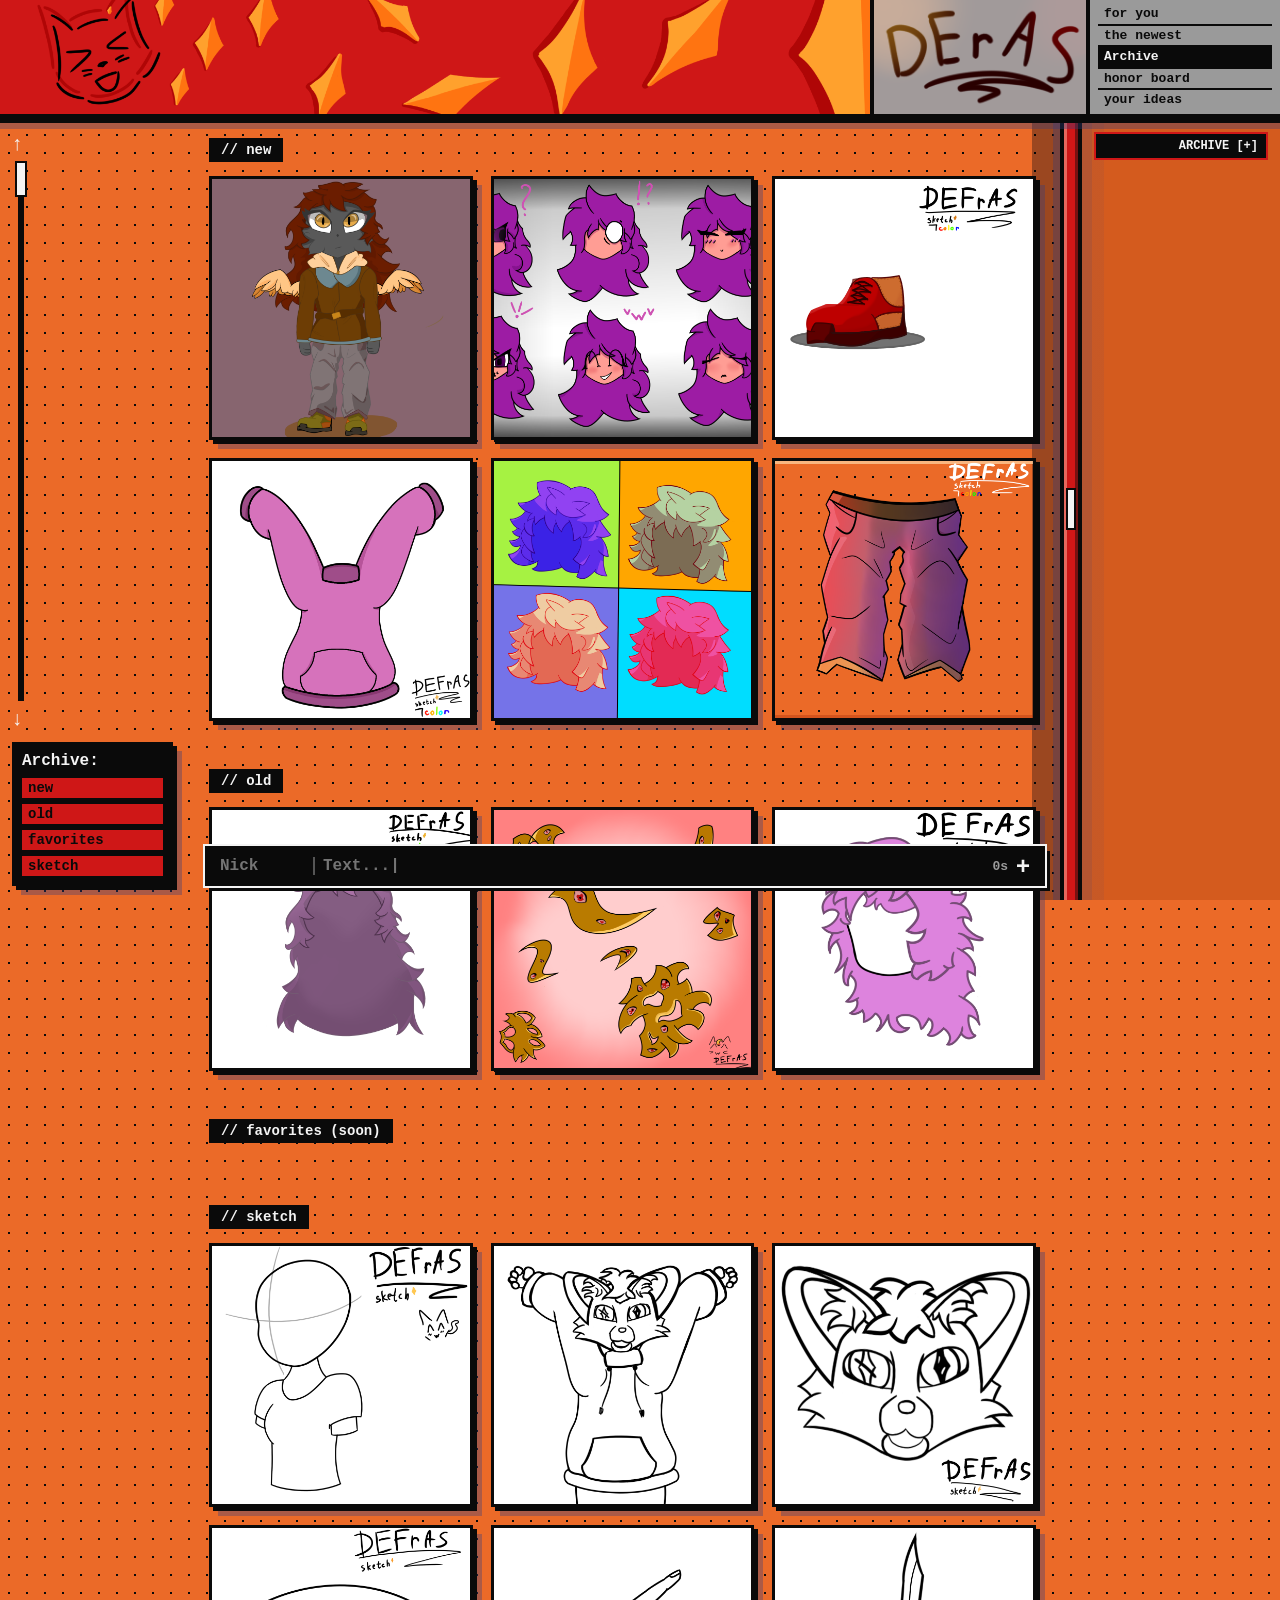
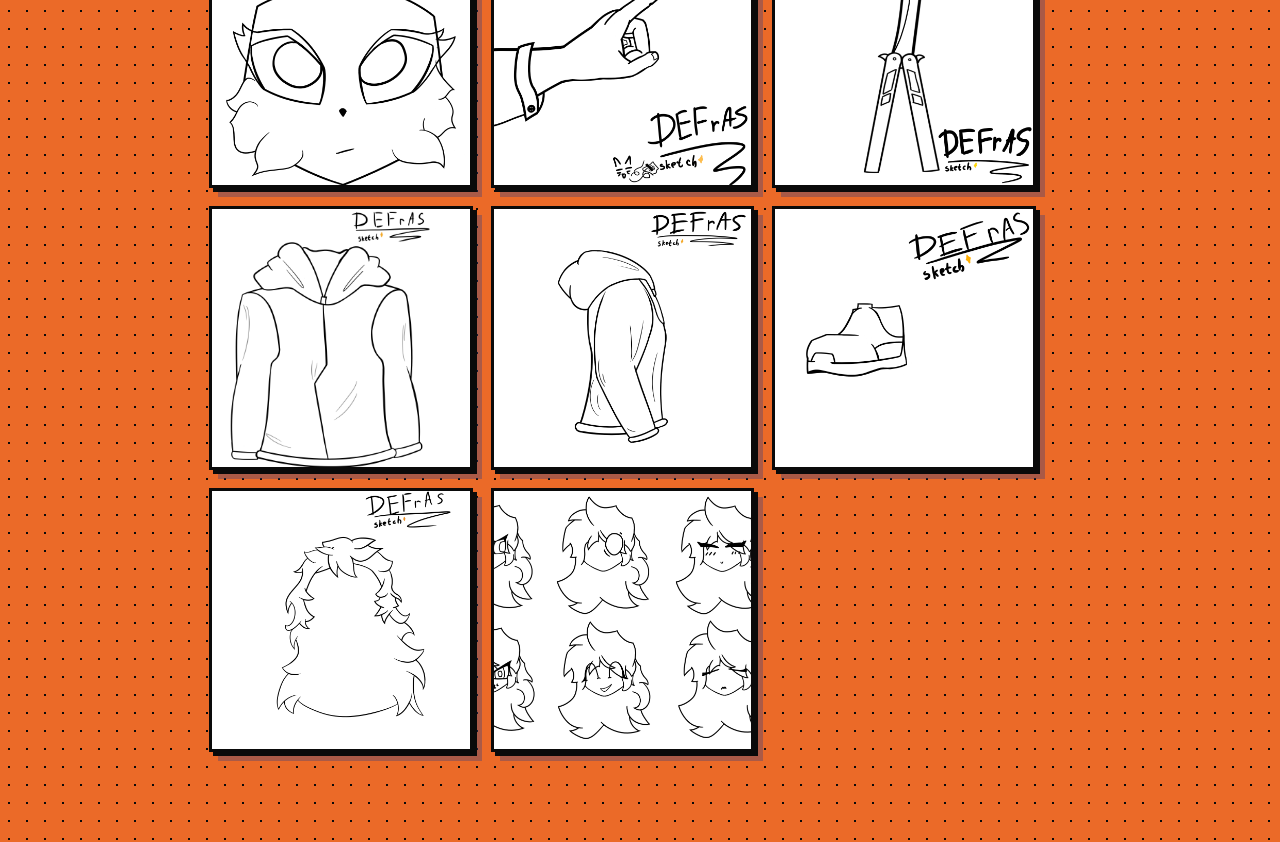
==== index.html @ 842877c4 "Update site art and assets 2026-11-22_20:33" ====
<!DOCTYPE html>
<html lang="en">
<head><meta name="viewport" content="width=device-width, initial-scale=1.0" />
  <meta charset="UTF-8" />
  <meta name="viewport" content="width=device-width, initial-scale=1.0" />
  <meta name="p:domain_verify" content="158cc9ae658e4ac9b16065582bf5815c"/>
  <title>DEFrAS — 2D Art, Animations &amp; Live Zine</title>
  <meta name="description" content="2D art archive, raw sketches, animation memes and a live community guestbook by DEFrAS." />
  <style>
    :root { --orange:#eb6a28; --red:#cf1717; --gray:#9a9a9a; --black:#0a0a0a; --white:#f4f4f4; }
    * { box-sizing:border-box; margin:0; padding:0; }
    html { scroll-behavior:smooth; }
    body { background-color:var(--orange); background-image:radial-gradient(#0a0a0a 0.75px, transparent 0.75px); background-size:18px 18px; color:var(--black); font-family:"Courier New",monospace; min-height:100vh; }
    .topbar { display:grid; grid-template-columns:1fr 220px 190px; height:118px; border-bottom:4px solid var(--black); position:sticky; top:0; z-index:50; }
    .banner-slot { background:var(--red); display:flex; align-items:center; justify-content:center; overflow:hidden; }
    .logo-slot { background:var(--gray); border-left:4px solid var(--black); border-right:4px solid var(--black); display:flex; align-items:center; justify-content:center; overflow:hidden; }
    .banner-slot img, .logo-slot img { width:100%; height:100%; object-fit:cover; display:block; }
    .ph { font-weight:bold; text-align:center; padding:8px; font-size:20px; }
    .top-nav { background:var(--gray); display:flex; flex-direction:column; justify-content:center; padding:4px 8px; }
    .top-nav a { display:block; text-decoration:none; color:var(--black); font-size:13px; font-weight:bold; line-height:1.35; padding:1px 6px; border-bottom:2px solid var(--black); }
    .top-nav a:last-child { border-bottom:none; }
    .top-nav a:hover, .top-nav a.active { background:var(--black); color:var(--white); }
    .workspace { display:grid; grid-template-columns:185px 1fr 220px; min-height:calc(100vh - 118px); }
    .left-sidebar { padding:14px 12px; z-index:20; display:flex; flex-direction:column; justify-content:space-between; position:sticky; top:118px; height:calc(100vh - 118px); }
    .scroll-rail { display:flex; flex-direction:column; align-items:flex-start; gap:6px; flex:1; margin-bottom:12px; }
    .rail-btn { background:none; border:none; color:var(--white); font-size:20px; font-weight:bold; cursor:pointer; }
    .rail-line { cursor:pointer; user-select:none; width:6px; flex:1; background:var(--black); margin-left:6px; position:relative; }
    .rail-thumb { width:12px; height:36px; background:var(--white); border:2px solid var(--black); position:absolute; left:-3px; top:0; }
    .archive-box { background:var(--black); padding:10px; }
    .archive-box-title { color:var(--white); font-size:16px; font-weight:bold; margin-bottom:8px; }
    .archive-links { display:flex; flex-direction:column; gap:6px; }
    .archive-links a { display:block; background:var(--red); color:var(--black); text-decoration:none; font-weight:bold; font-size:14px; padding:2px 6px; }
    .archive-links a:hover { background:var(--white); transform:translateX(3px); }
    .gallery-feed { padding:20px 24px 90px; display:flex; flex-direction:column; gap:48px; }
    .archive-section { scroll-margin-top:140px; }
    .section-tag { display:inline-block; background:var(--black); color:var(--white); font-size:14px; font-weight:bold; padding:4px 12px; margin-bottom:14px; }
    .art-grid { display:grid; grid-template-columns:repeat(3,1fr); gap:18px; }
    .art-card { overflow:hidden; position:relative; }
    .art-card img { width:100%; height:100%; object-fit:cover; display:block; }
    .art-card-orig { aspect-ratio:16/10; background:#f58245; border:3px solid var(--black); outline:2px solid var(--black); outline-offset:-6px; cursor:pointer; display:flex; align-items:center; justify-content:center; color:var(--black); font-weight:bold; font-size:14px; transition:0.15s; }
    .art-card:hover { transform:translate(-2px,-2px); box-shadow:4px 4px 0 var(--red); }
    .right-sidebar { display:grid; grid-template-columns:18px 1fr; border-left:4px solid var(--black); position:sticky; top:118px; height:calc(100vh - 118px); }
    .red-stripe { background:var(--red); border-right:4px solid var(--black); }
    .chat-panel { padding:14px 12px 70px; overflow-y:auto; background-color:#d45b1e; }
    .chat-messages { display:flex; flex-direction:column; gap:18px; }
    .msg-header { display:flex; align-items:center; gap:8px; color:var(--white); font-weight:bold; font-size:15px; }
    .msg-avatar { width:26px; height:26px; border-radius:50%; border:2px solid var(--white); display:flex; align-items:center; justify-content:center; font-size:12px; }
    .msg-text { color:var(--white); font-size:18px; font-weight:bold; padding-left:34px; margin-top:4px; }
    .bottom-bar { position:fixed; bottom:14px; left:205px; right:235px; height:40px; background:var(--black); display:flex; align-items:center; padding:0 12px; z-index:60; border:3px solid var(--white); box-shadow:0 4px 12px rgba(0,0,0,0.6); }
    .bottom-bar input { flex:1; background:transparent; border:none; outline:none; color:var(--white); font-family:inherit; font-size:16px; font-weight:bold; }
    .bottom-bar button { background:none; border:none; color:var(--white); font-size:24px; font-weight:bold; cursor:pointer; }
    .lightbox { display:none; position:fixed; inset:0; background:rgba(10,10,10,.9); z-index:100; align-items:center; justify-content:center; padding:24px; }
    .lightbox.open { display:flex; }
    .lightbox-box { background-color:var(--orange); background-image:radial-gradient(#0a0a0a 0.75px, transparent 0.75px); background-size:18px 18px; border:4px solid var(--black); padding:20px; max-width:720px; width:100%; text-align:center; }
  </style>
<link rel="stylesheet" href="/assets/mobile.css" /><link rel="stylesheet" href="/assets/reflex.css?v=8" /></head>
<body>
  <header class="topbar">
    <div class="banner-slot">
      <img src="assets/banner-left.png" alt="My new site" onerror="this.style.display='none';this.nextElementSibling.style.display='block';"/>
      <div class="ph" style="display:none;">My new site (=^･ω･^=) [assets/banner-left.png]</div>
    </div>
    <div class="logo-slot">
      <img src="assets/logo-defras.png" alt="DEFrAS" onerror="this.style.display='none';this.nextElementSibling.style.display='block';"/>
      <div class="ph" style="display:none;">DEFrAS [assets/logo-defras.png]</div>
    </div>
    <nav class="top-nav">
      <a href="/archive" onclick="wipToast(event, 'for you')">for you</a>
      <a href="/archive" onclick="wipToast(event, 'the newest')">the newest</a>
      <a href="/archive" class="active">Archive</a>
      <a href="/archive" onclick="wipToast(event, 'honor board')">honor board</a>
      <a href="/archive" onclick="wipToast(event, 'your ideas')">your ideas</a>
    </nav>
  </header>

  <main class="workspace">
    <aside class="left-sidebar">
      <div class="scroll-rail">
        <button class="rail-btn" onclick="window.scrollTo({top:0,behavior:'smooth'})">↑</button>
        <div class="rail-line"><div class="rail-thumb" id="railThumb"></div></div>
        <button class="rail-btn" onclick="window.scrollTo({top:document.body.scrollHeight,behavior:'smooth'})">↓</button>
      </div>
      <div class="archive-box">
        <div class="archive-box-title">Archive:</div>
        <div class="archive-links">
          <a href="#new">new</a>
          <a href="#old">old</a>
          <a href="#favorites">favorites</a>
          <a href="#sketch">sketch</a>
        </div>
      </div>
    </aside>

    <div class="gallery-feed">
      <section class="archive-section" id="new">
        <div class="section-tag">// new</div>
        <div class="art-grid">
          <div class="art-card" onclick="openArt('Character Art #01', 'assets/arts/new-01.png')"><img src="assets/arts/new-01.png" alt="Character Art #01" loading="lazy" /></div>
          <div class="art-card" onclick="openArt('Expression & Hair Sheet', 'assets/arts/new-02.png')"><img src="assets/arts/new-02.png" alt="Expression & Hair Sheet" loading="lazy" /></div>
          <div class="art-card" onclick="openArt('Stylized Boot Asset', 'assets/arts/new-03.png')"><img src="assets/arts/new-03.png" alt="Stylized Boot Asset" loading="lazy" /></div>
          <div class="art-card" onclick="openArt('Oversized Hoodie Asset', 'assets/arts/new-04.png')"><img src="assets/arts/new-04.png" alt="Oversized Hoodie Asset" loading="lazy" /></div>
          <div class="art-card" onclick="openArt('Fluffy Pink Hair Asset', 'assets/arts/new-05.png')"><img src="assets/arts/new-05.png" alt="Fluffy Pink Hair Asset" loading="lazy" /></div>
          <div class="art-card" onclick="openArt('Baggy Pants Color Asset', 'assets/arts/new-06.png')"><img src="assets/arts/new-06.png" alt="Baggy Pants Color Asset" loading="lazy" /></div>
        </div>
      </section>
      <section class="archive-section" id="old">
        <div class="section-tag">// old</div>
        <div class="art-grid">
          <div class="art-card" onclick="openArt('Anime Hair Drawing', 'assets/arts/old-01.png')"><img src="assets/arts/old-01.png" alt="Anime Hair Drawing" loading="lazy" /></div>
          <div class="art-card" onclick="openArt('Magic Artifacts Pack', 'assets/arts/old-02.png')"><img src="assets/arts/old-02.png" alt="Magic Artifacts Pack" loading="lazy" /></div>
          <div class="art-card" onclick="openArt('Head Line & Color', 'assets/arts/old-03.png')"><img src="assets/arts/old-03.png" alt="Head Line & Color" loading="lazy" /></div>
        </div>
      </section>
      <section class="archive-section" id="favorites">
        <div class="section-tag">// favorites (soon)</div>
      </section>
      <section class="archive-section" id="sketch">
        <div class="section-tag">// sketch</div>
        <div class="art-grid">
          <div class="art-card" onclick="openArt('Chibi Base Pose 3/4', 'assets/arts/sketch-01.png')"><img src="assets/arts/sketch-01.png" alt="Chibi Base Pose 3/4" loading="lazy" /></div>
          <div class="art-card" onclick="openArt('Furry Character Line Art', 'assets/arts/sketch-02.png')"><img src="assets/arts/sketch-02.png" alt="Furry Character Line Art" loading="lazy" /></div>
          <div class="art-card" onclick="openArt('Furry Fox Head Line', 'assets/arts/sketch-03.png')"><img src="assets/arts/sketch-03.png" alt="Furry Fox Head Line" loading="lazy" /></div>
          <div class="art-card" onclick="openArt('Head Sketch Line', 'assets/arts/sketch-04.png')"><img src="assets/arts/sketch-04.png" alt="Head Sketch Line" loading="lazy" /></div>
          <div class="art-card" onclick="openArt('Pointing Hand Sketch', 'assets/arts/sketch-05.png')"><img src="assets/arts/sketch-05.png" alt="Pointing Hand Sketch" loading="lazy" /></div>
          <div class="art-card" onclick="openArt('Butterfly Knife Line', 'assets/arts/sketch-06.png')"><img src="assets/arts/sketch-06.png" alt="Butterfly Knife Line" loading="lazy" /></div>
          <div class="art-card" onclick="openArt('Jacket Sketch Line', 'assets/arts/sketch-07.png')"><img src="assets/arts/sketch-07.png" alt="Jacket Sketch Line" loading="lazy" /></div>
          <div class="art-card" onclick="openArt('Jacket 90° Turnaround', 'assets/arts/sketch-08.png')"><img src="assets/arts/sketch-08.png" alt="Jacket 90° Turnaround" loading="lazy" /></div>
          <div class="art-card" onclick="openArt('Boot Sketch Line', 'assets/arts/sketch-09.png')"><img src="assets/arts/sketch-09.png" alt="Boot Sketch Line" loading="lazy" /></div>
          <div class="art-card" onclick="openArt('Hair Line Sheet', 'assets/arts/sketch-10.png')"><img src="assets/arts/sketch-10.png" alt="Hair Line Sheet" loading="lazy" /></div>
          <div class="art-card" onclick="openArt('Expressions Line Sheet', 'assets/arts/sketch-11.png')"><img src="assets/arts/sketch-11.png" alt="Expressions Line Sheet" loading="lazy" /></div>
        </div>
      </section>
    </div>

    <aside class="right-sidebar">
      <div class="red-stripe"></div>
      <div class="chat-panel">
        <div class="chat-messages" id="chatList"></div>
    </aside>
  </main>

  <form class="bottom-bar">
    <input type="text" id="msgInput" placeholder="Text...|" autocomplete="off" />
    <button type="submit">+</button>
  </form>

  <div class="lightbox" id="lightbox" onclick="this.classList.remove('open')">
    <div class="lightbox-box" onclick="event.stopPropagation()">
      <img id="lightboxImg" src="" alt="" style="max-width:100%;max-height:74vh;object-fit:contain;border:3px solid #0a0a0a;background:#f4f4f4;display:block;margin:0 auto 12px;" />
      <div id="lightboxCaption" style="font-weight:bold;font-size:18px;"></div>
    </div>
  </div>

  <div id="wipToast" style="display:none;position:fixed;top:132px;right:235px;background:#0a0a0a;color:#f4f4f4;border:3px solid #cf1717;padding:10px 14px;font-weight:bold;font-size:13px;z-index:90;box-shadow:4px 4px 0 #0a0a0a;"></div>
  <script>
    let wipTimer;
    function wipToast(e, name) {
      e.preventDefault();
      const t = document.getElementById("wipToast");
      t.textContent = "// " + name + " — coming soon (WIP)";
      t.style.display = "block";
      clearTimeout(wipTimer);
      wipTimer = setTimeout(() => { t.style.display = "none"; }, 2600);
    }
    const rail = document.querySelector(".rail-line"), thumb = document.getElementById("railThumb");
    function syncThumb() {
      if (!rail || !thumb) return;
      const d = document.documentElement.scrollHeight - window.innerHeight;
      const p = d > 0 ? Math.min(1, Math.max(0, window.scrollY / d)) : 0;
      const maxTop = Math.max(0, rail.clientHeight - thumb.offsetHeight);
      thumb.style.top = (p * maxTop) + "px";
    }
    window.addEventListener("scroll", syncThumb, { passive: true });
    window.addEventListener("resize", syncThumb);
    window.addEventListener("load", syncThumb);
    let dragging = false;
    function scrub(y) {
      const r = rail.getBoundingClientRect();
      const avail = Math.max(1, r.height - thumb.offsetHeight);
      const p = Math.min(1, Math.max(0, (y - r.top - thumb.offsetHeight / 2) / avail));
      const d = document.documentElement.scrollHeight - window.innerHeight;
      window.scrollTo({ top: p * d, behavior: "auto" });
    }
    rail.addEventListener("mousedown", e => { e.preventDefault(); dragging = true; scrub(e.clientY); });
    window.addEventListener("mousemove", e => { if (dragging) { e.preventDefault(); scrub(e.clientY); } });
    window.addEventListener("mouseup", () => { dragging = false; });
    setInterval(syncThumb, 500);
    syncThumb();
    function openArt(l,src){const img=document.getElementById('lightboxImg');if(img){if(src){img.src=src;img.style.display='block';}else{img.style.display='none';}}document.getElementById('lightboxCaption').textContent='DEFrAS Archive — '+l;document.getElementById('lightbox').classList.add('open');}else{img.style.display='none';}document.getElementById('lightboxCaption').textContent='DEFrAS Archive — '+l;document.getElementById('lightbox').classList.add('open');}
    </script>
<script src="/assets/chat.js?v=45"></script></body>
</html>
---- assets/mobile.css ----
@media screen and (max-width: 820px) {
  .topbar { grid-template-columns: 1fr 115px !important; height: auto !important; }
  .banner-slot, .logo-slot { height: 74px !important; }
  .logo-slot { border-right: none !important; }
  .top-nav { grid-column: 1 / -1 !important; flex-direction: row !important; flex-wrap: wrap !important; justify-content: space-around !important; border-top: 3px solid #0a0a0a !important; padding: 6px 4px !important; gap: 4px !important; }
  .top-nav a { border-bottom: none !important; border: 2px solid #0a0a0a !important; font-size: 13px !important; padding: 3px 8px !important; }
  .workspace { display: block !important; }
  .left-sidebar { position: sticky !important; top: 110px !important; height: auto !important; z-index: 40 !important; padding: 8px 10px !important; background: #eb6a28 !important; border-bottom: 3px solid #0a0a0a !important; }
  .scroll-rail { display: none !important; }
  .archive-box { padding: 6px 10px !important; display: flex !important; align-items: center !important; gap: 8px !important; }
  .archive-box-title { margin-bottom: 0 !important; font-size: 14px !important; }
  .archive-links { flex-direction: row !important; flex-wrap: wrap !important; gap: 6px !important; }
  .gallery-feed { padding: 16px 14px 28px !important; gap: 32px !important; }
  .art-grid { grid-template-columns: 1fr !important; gap: 16px !important; }
  .right-sidebar { position: static !important; height: 360px !important; border-left: none !important; border-top: 4px solid #0a0a0a !important; grid-template-columns: 12px 1fr !important; }
  .bottom-bar { position: fixed !important; bottom: 0 !important; left: 0 !important; right: 0 !important; width: 100% !important; height: 58px !important; padding: 0 14px !important; border-left: none !important; border-right: none !important; border-bottom: none !important; border-top: 3px solid #f4f4f4 !important; }
  .bottom-bar input { font-size: 16px !important; }
  .bottom-bar button { font-size: 30px !important; padding-left: 10px !important; }
}
---- assets/reflex.css ----
/* Физика света и 2-уровневая глубина теней (фон vs приподнятые карточки, как на эскизе в Krita) */
.topbar { box-shadow: 0 5px 0 #0a0a0a, 0 11px 0 rgba(54, 62, 125, 0.35); }
.banner-slot { box-shadow: inset 0 -4px 0 rgba(255, 130, 75, 0.45); }
.logo-slot { box-shadow: inset 4px 0 0 rgba(207, 23, 23, 0.35), inset -4px 0 0 rgba(10, 10, 10, 0.25); }

/* Красная шторка чата: матовый блик слева */
.red-stripe {
  box-shadow: inset 3px 0 0 rgba(255, 190, 170, 0.48), inset -3px 0 0 rgba(10, 10, 10, 0.45) !important;
}

/* Длинная тень на нижнем уровне фона (под карточками, z-index: 1) */
.right-sidebar::before {
  content: "";
  position: absolute;
  top: 0; bottom: 0; left: 0; width: 0;
  background: rgba(54, 62, 125, 0.34);
  mix-blend-mode: multiply;
  pointer-events: none;
  z-index: 1;
}

/* Короткая тень на верхнем уровне приподнятых карточек (ближе к шторке, z-index: 6) */
.right-sidebar::after {
  content: "";
  position: absolute;
  top: 0; bottom: 0; left: -11px; width: 11px;
  background: rgba(54, 62, 125, 0.35);
  mix-blend-mode: multiply;
  pointer-events: none;
  z-index: 6;
}

/* Слабая тень внутри самого чата справа (по законам освещения) */
.chat-panel {
  background-image: linear-gradient(to right, rgba(54, 62, 125, 0.20) 0 10px, rgba(54, 62, 125, 0.08) 10px 22px, transparent 22px) !important;
}

/* Приподнятые карточки с чёткой ступенчатой тенью */
.art-card {
  position: relative;
  z-index: 3;
  outline: none !important;
  border: 3px solid #0a0a0a !important;
  box-shadow: inset 0 3px 0 rgba(255, 215, 165, 0.7), inset 0 -3px 0 rgba(165, 45, 10, 0.35), 4px 4px 0 #0a0a0a, 9px 9px 0 rgba(54, 62, 125, 0.36) !important;
}
.art-card:hover {
  transform: translate(-3px, -3px) !important;
  box-shadow: inset 0 3px 0 rgba(255, 225, 180, 0.85), 6px 6px 0 #cf1717, 12px 12px 0 rgba(54, 62, 125, 0.45) !important;
}
.archive-box {
  box-shadow: 4px 4px 0 #0a0a0a, 9px 9px 0 rgba(54, 62, 125, 0.36) !important;
}
.bottom-bar {
  border: 3px solid #0a0a0a !important;
  box-shadow: 0 0 0 2px #f4f4f4, 5px 5px 0 #0a0a0a !important;
}
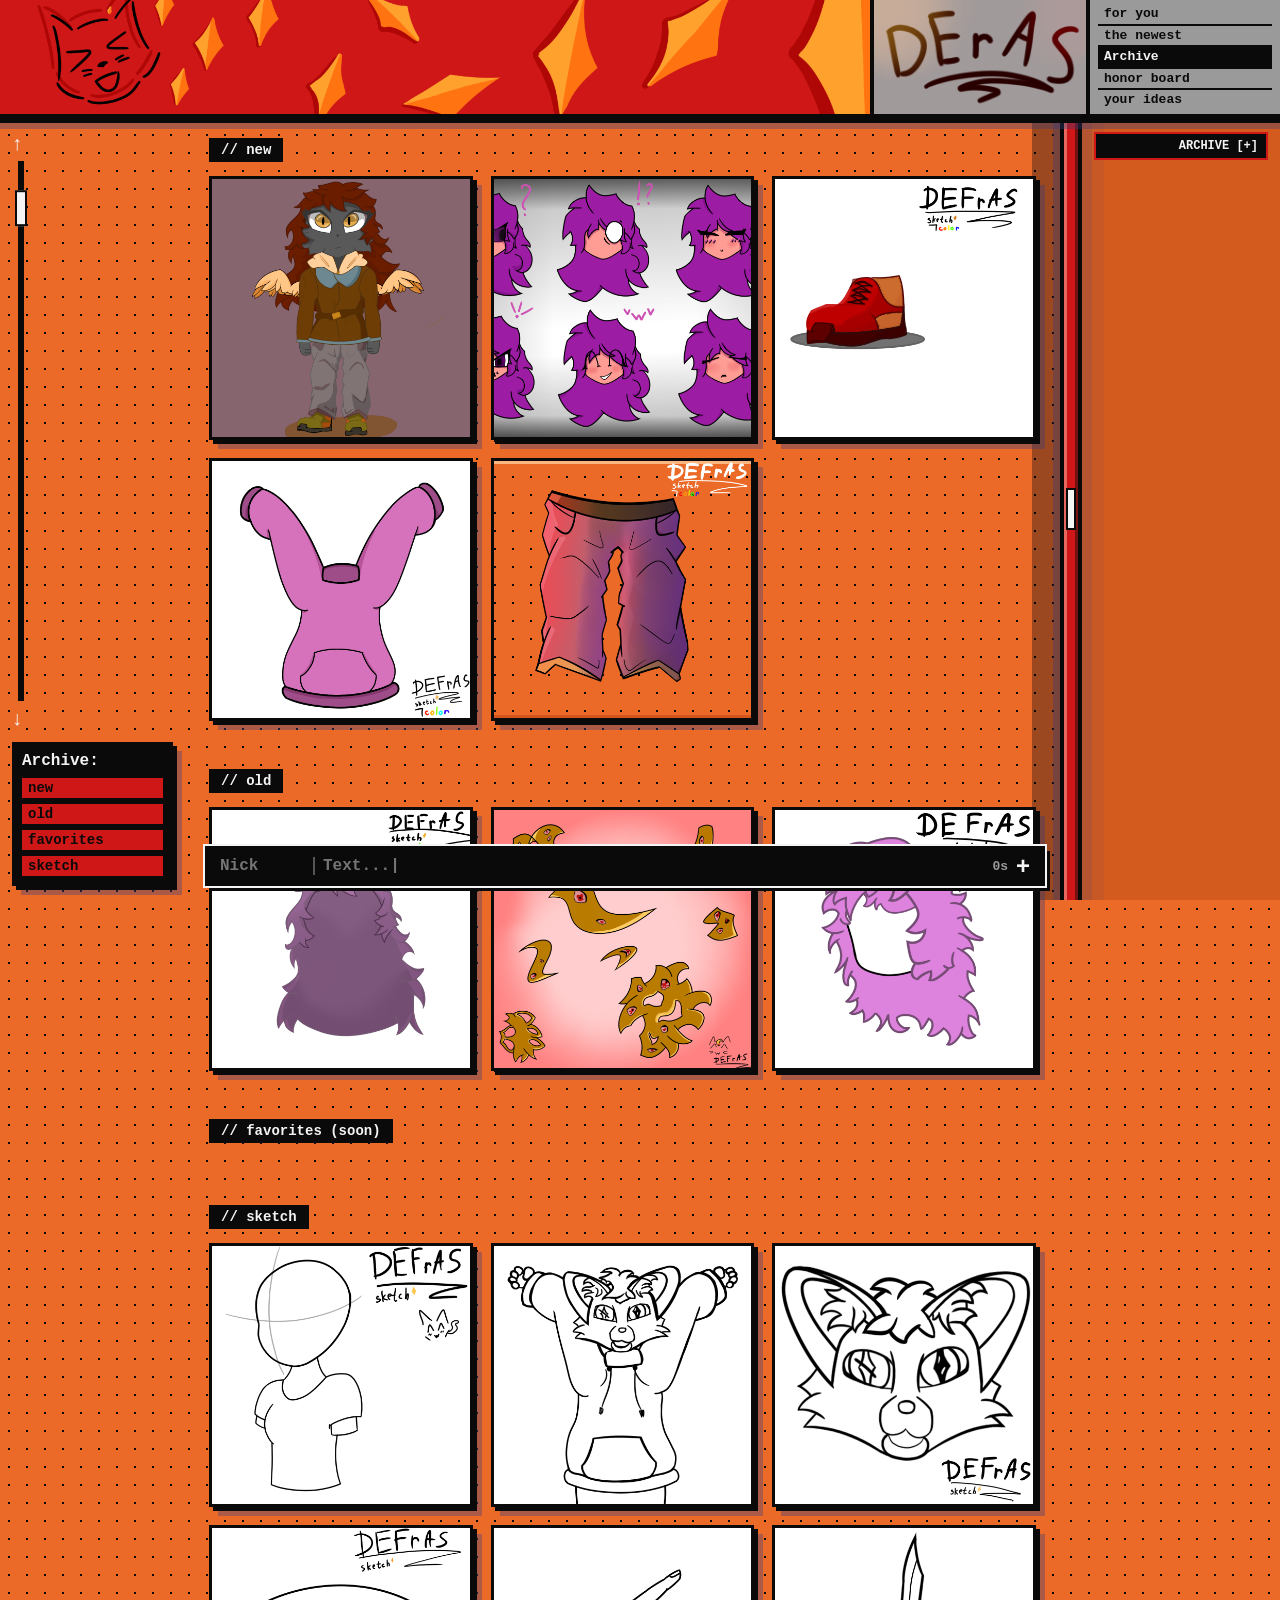
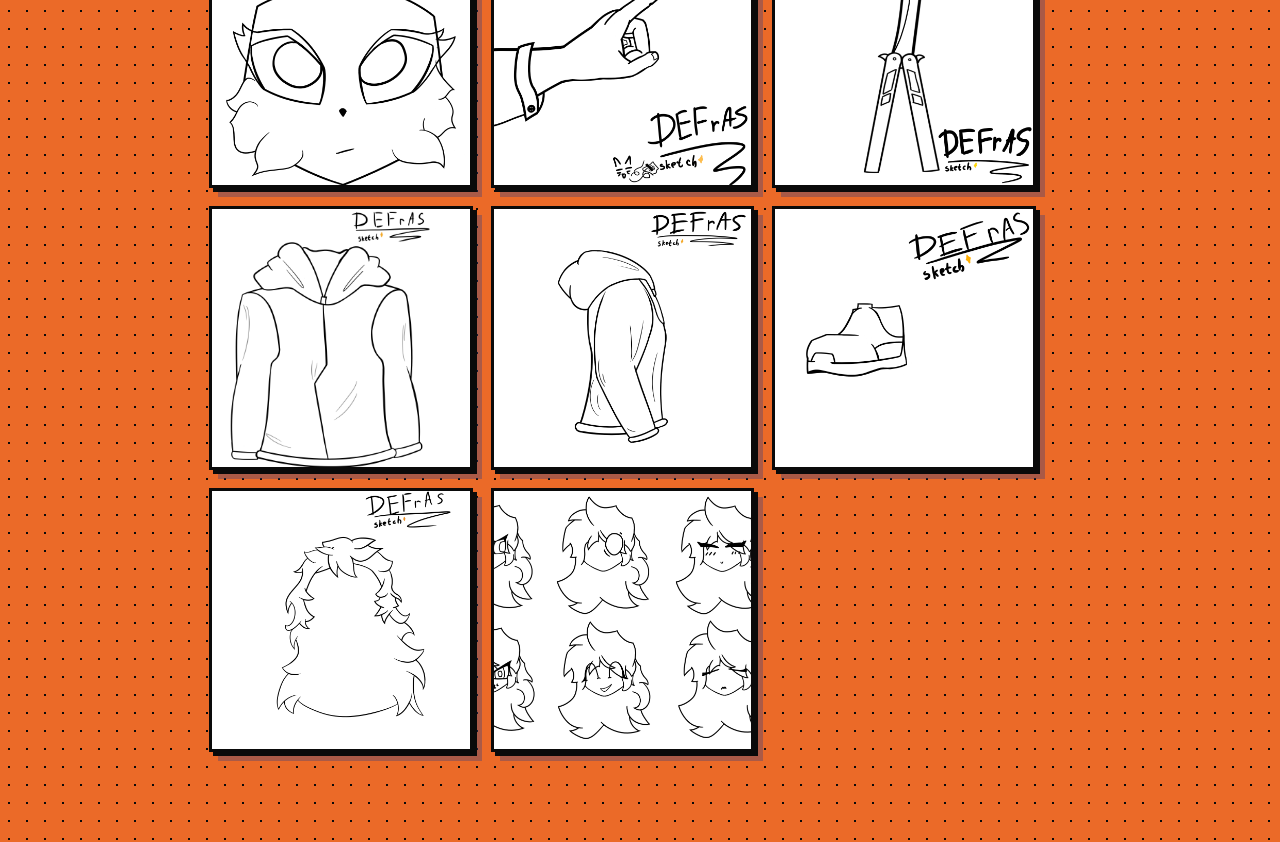
==== commit 40c7686a: "Update site art and assets 2026-11-22_20:37" ====
--- a/index.html
+++ b/index.html
@@ -25,7 +25,7 @@
     .scroll-rail { display:flex; flex-direction:column; align-items:flex-start; gap:6px; flex:1; margin-bottom:12px; }
     .rail-btn { background:none; border:none; color:var(--white); font-size:20px; font-weight:bold; cursor:pointer; }
     .rail-line { cursor:pointer; user-select:none; width:6px; flex:1; background:var(--black); margin-left:6px; position:relative; }
-    .rail-thumb { width:12px; height:36px; background:var(--white); border:2px solid var(--black); position:absolute; left:-3px; top:0; }
+    .rail-thumb { z-index:2; pointer-events:none;  width:12px; height:36px; background:var(--white); border:2px solid var(--black); position:absolute; left:-3px; top:0; }
     .archive-box { background:var(--black); padding:10px; }
     .archive-box-title { color:var(--white); font-size:16px; font-weight:bold; margin-bottom:8px; }
     .archive-links { display:flex; flex-direction:column; gap:6px; }
@@ -99,7 +99,6 @@
           <div class="art-card" onclick="openArt('Expression & Hair Sheet', 'assets/arts/new-02.png')"><img src="assets/arts/new-02.png" alt="Expression & Hair Sheet" loading="lazy" /></div>
           <div class="art-card" onclick="openArt('Stylized Boot Asset', 'assets/arts/new-03.png')"><img src="assets/arts/new-03.png" alt="Stylized Boot Asset" loading="lazy" /></div>
           <div class="art-card" onclick="openArt('Oversized Hoodie Asset', 'assets/arts/new-04.png')"><img src="assets/arts/new-04.png" alt="Oversized Hoodie Asset" loading="lazy" /></div>
-          <div class="art-card" onclick="openArt('Fluffy Pink Hair Asset', 'assets/arts/new-05.png')"><img src="assets/arts/new-05.png" alt="Fluffy Pink Hair Asset" loading="lazy" /></div>
           <div class="art-card" onclick="openArt('Baggy Pants Color Asset', 'assets/arts/new-06.png')"><img src="assets/arts/new-06.png" alt="Baggy Pants Color Asset" loading="lazy" /></div>
         </div>
       </section>
@@ -152,41 +151,69 @@
   </div>
 
   <div id="wipToast" style="display:none;position:fixed;top:132px;right:235px;background:#0a0a0a;color:#f4f4f4;border:3px solid #cf1717;padding:10px 14px;font-weight:bold;font-size:13px;z-index:90;box-shadow:4px 4px 0 #0a0a0a;"></div>
-  <script>
+      <script>
     let wipTimer;
     function wipToast(e, name) {
       e.preventDefault();
       const t = document.getElementById("wipToast");
+      if (!t) return;
       t.textContent = "// " + name + " — coming soon (WIP)";
       t.style.display = "block";
       clearTimeout(wipTimer);
       wipTimer = setTimeout(() => { t.style.display = "none"; }, 2600);
     }
-    const rail = document.querySelector(".rail-line"), thumb = document.getElementById("railThumb");
+
+    const rail = document.querySelector(".rail-line");
+    const thumb = document.getElementById("railThumb");
+    let dragging = false;
+    let currentThumbY = 0;
+
     function syncThumb() {
+      if (rail && thumb) {
+        const doc = document.documentElement;
+        const scrollTop = window.pageYOffset || doc.scrollTop || document.body.scrollTop || 0;
+        const maxScroll = Math.max(1, doc.scrollHeight - window.innerHeight);
+        const p = Math.min(1, Math.max(0, scrollTop / maxScroll));
+        const track = Math.max(0, rail.clientHeight - thumb.offsetHeight);
+        const targetY = p * track;
+        currentThumbY += (targetY - currentThumbY) * 0.18;
+        if (Math.abs(targetY - currentThumbY) < 0.1) currentThumbY = targetY;
+        thumb.style.transform = "translateY(" + currentThumbY.toFixed(2) + "px)";
+      }
+      requestAnimationFrame(syncThumb);
+    }
+    requestAnimationFrame(syncThumb);
+
+    function scrub(y, smooth) {
       if (!rail || !thumb) return;
-      const d = document.documentElement.scrollHeight - window.innerHeight;
-      const p = d > 0 ? Math.min(1, Math.max(0, window.scrollY / d)) : 0;
-      const maxTop = Math.max(0, rail.clientHeight - thumb.offsetHeight);
-      thumb.style.top = (p * maxTop) + "px";
-    }
-    window.addEventListener("scroll", syncThumb, { passive: true });
-    window.addEventListener("resize", syncThumb);
-    window.addEventListener("load", syncThumb);
-    let dragging = false;
-    function scrub(y) {
       const r = rail.getBoundingClientRect();
-      const avail = Math.max(1, r.height - thumb.offsetHeight);
-      const p = Math.min(1, Math.max(0, (y - r.top - thumb.offsetHeight / 2) / avail));
-      const d = document.documentElement.scrollHeight - window.innerHeight;
-      window.scrollTo({ top: p * d, behavior: "auto" });
-    }
-    rail.addEventListener("mousedown", e => { e.preventDefault(); dragging = true; scrub(e.clientY); });
-    window.addEventListener("mousemove", e => { if (dragging) { e.preventDefault(); scrub(e.clientY); } });
+      const track = Math.max(1, r.height - thumb.offsetHeight);
+      const p = Math.min(1, Math.max(0, (y - r.top - thumb.offsetHeight / 2) / track));
+      const maxScroll = Math.max(0, document.documentElement.scrollHeight - window.innerHeight);
+      window.scrollTo({ top: p * maxScroll, behavior: smooth ? "smooth" : "auto" });
+    }
+
+    if (rail) {
+      rail.addEventListener("mousedown", e => {
+        dragging = true;
+        scrub(e.clientY, true);
+        e.preventDefault();
+      });
+    }
+    window.addEventListener("mousemove", e => { if (dragging) scrub(e.clientY, false); });
     window.addEventListener("mouseup", () => { dragging = false; });
-    setInterval(syncThumb, 500);
-    syncThumb();
-    function openArt(l,src){const img=document.getElementById('lightboxImg');if(img){if(src){img.src=src;img.style.display='block';}else{img.style.display='none';}}document.getElementById('lightboxCaption').textContent='DEFrAS Archive — '+l;document.getElementById('lightbox').classList.add('open');}else{img.style.display='none';}document.getElementById('lightboxCaption').textContent='DEFrAS Archive — '+l;document.getElementById('lightbox').classList.add('open');}
-    </script>
+
+    function openArt(l, src) {
+      const img = document.getElementById("lightboxImg");
+      if (img) {
+        if (src) { img.src = src; img.style.display = "block"; }
+        else { img.style.display = "none"; }
+      }
+      const cap = document.getElementById("lightboxCaption");
+      if (cap) cap.textContent = "DEFrAS Archive — " + l;
+      const lb = document.getElementById("lightbox");
+      if (lb) lb.classList.add("open");
+    }
+  </script>
 <script src="/assets/chat.js?v=45"></script></body>
 </html>
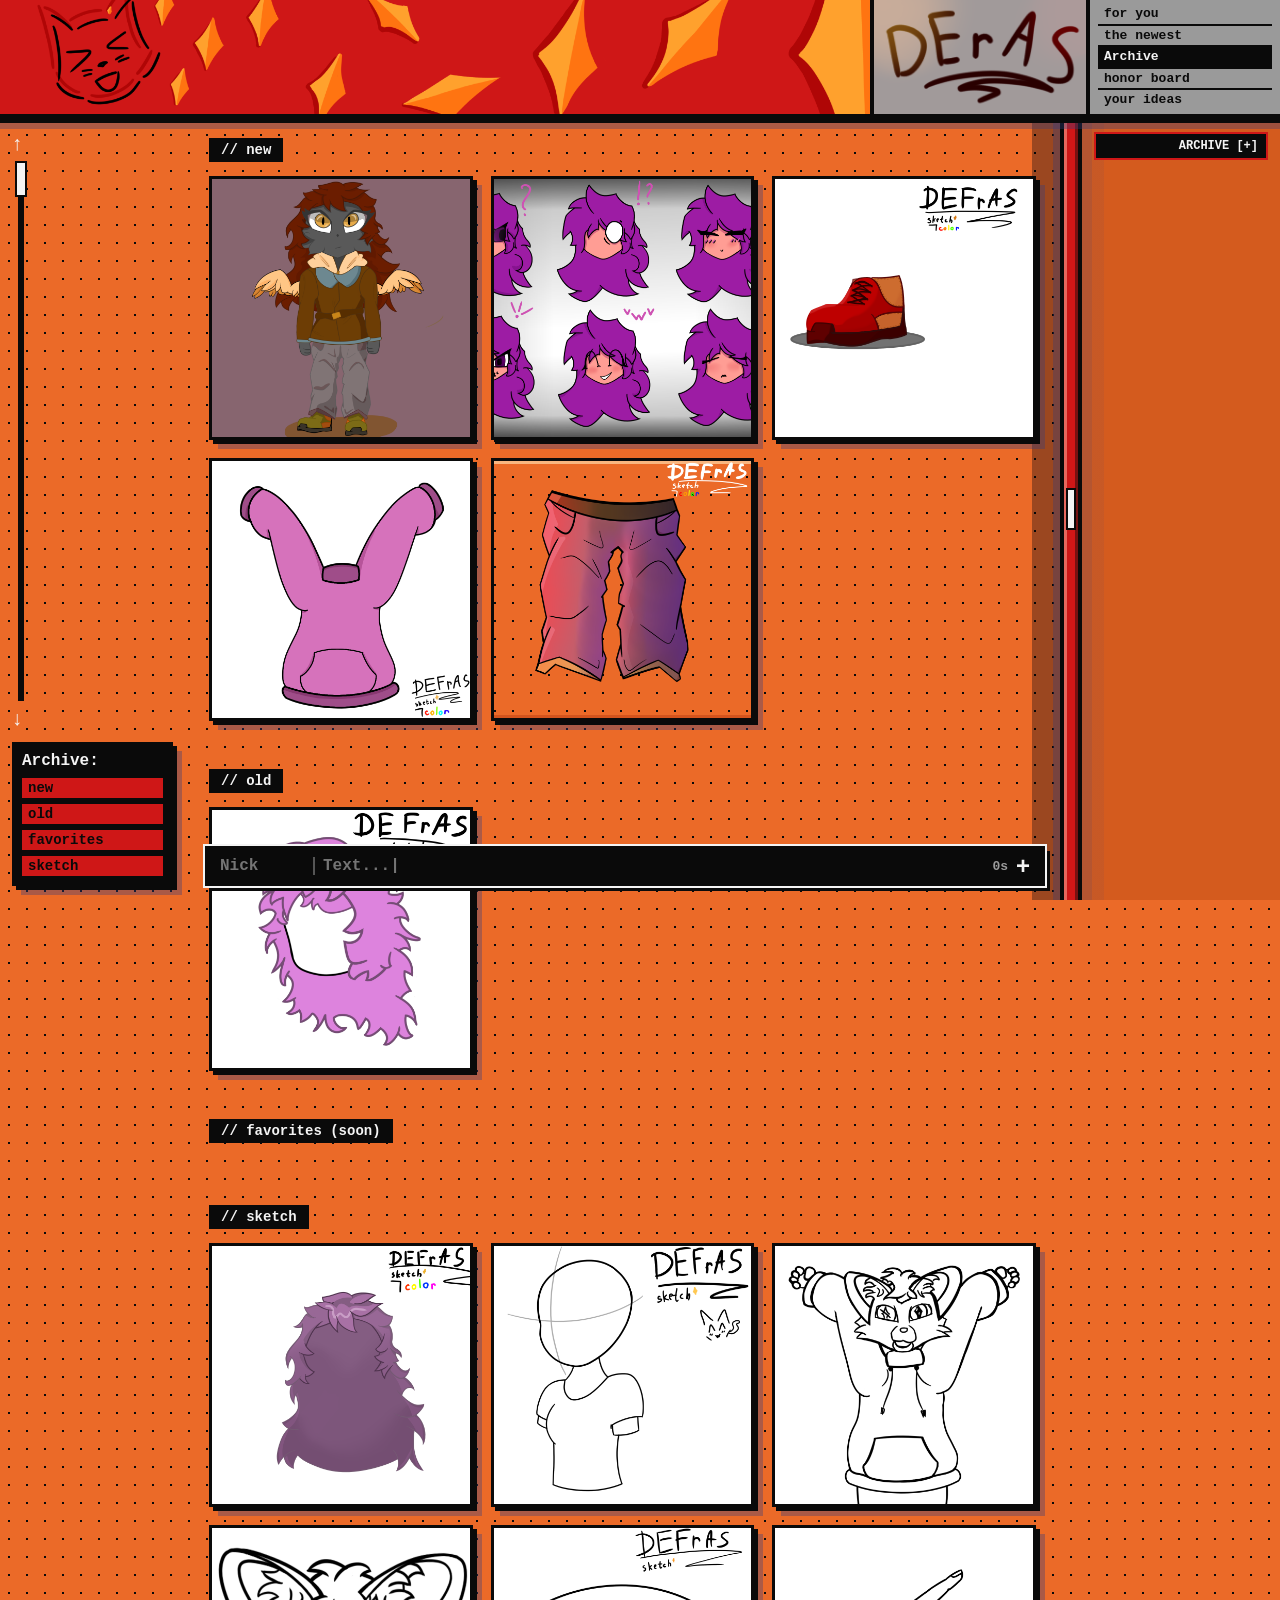
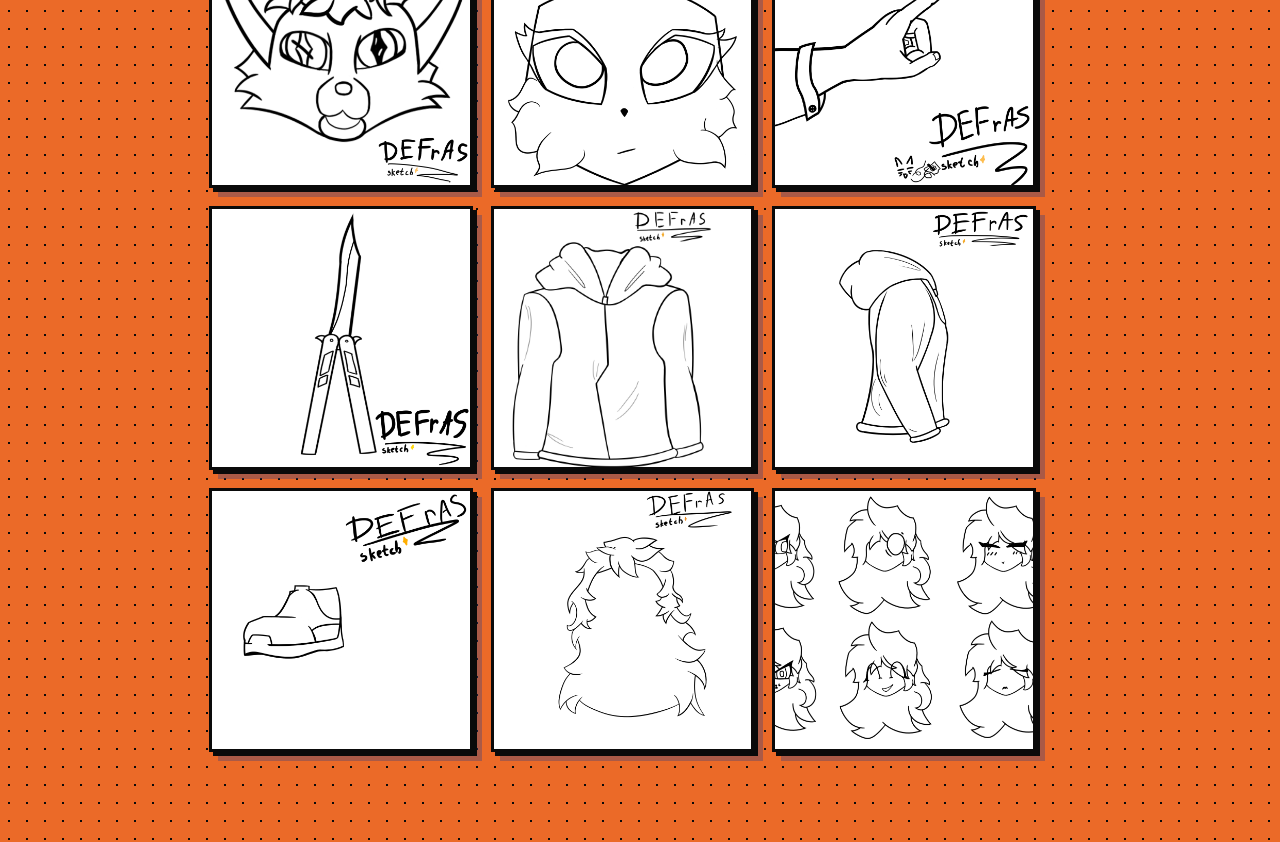
==== commit e4ff83dd: "Update site art and assets 2026-11-22_20:38" ====
--- a/index.html
+++ b/index.html
@@ -105,8 +105,6 @@
       <section class="archive-section" id="old">
         <div class="section-tag">// old</div>
         <div class="art-grid">
-          <div class="art-card" onclick="openArt('Anime Hair Drawing', 'assets/arts/old-01.png')"><img src="assets/arts/old-01.png" alt="Anime Hair Drawing" loading="lazy" /></div>
-          <div class="art-card" onclick="openArt('Magic Artifacts Pack', 'assets/arts/old-02.png')"><img src="assets/arts/old-02.png" alt="Magic Artifacts Pack" loading="lazy" /></div>
           <div class="art-card" onclick="openArt('Head Line & Color', 'assets/arts/old-03.png')"><img src="assets/arts/old-03.png" alt="Head Line & Color" loading="lazy" /></div>
         </div>
       </section>
@@ -116,6 +114,7 @@
       <section class="archive-section" id="sketch">
         <div class="section-tag">// sketch</div>
         <div class="art-grid">
+          <div class="art-card" onclick="openArt('Stylized Wing Sketch', 'assets/arts/sketch-wing.png')"><img src="assets/arts/sketch-wing.png" alt="Stylized Wing Sketch" loading="lazy" /></div>
           <div class="art-card" onclick="openArt('Chibi Base Pose 3/4', 'assets/arts/sketch-01.png')"><img src="assets/arts/sketch-01.png" alt="Chibi Base Pose 3/4" loading="lazy" /></div>
           <div class="art-card" onclick="openArt('Furry Character Line Art', 'assets/arts/sketch-02.png')"><img src="assets/arts/sketch-02.png" alt="Furry Character Line Art" loading="lazy" /></div>
           <div class="art-card" onclick="openArt('Furry Fox Head Line', 'assets/arts/sketch-03.png')"><img src="assets/arts/sketch-03.png" alt="Furry Fox Head Line" loading="lazy" /></div>
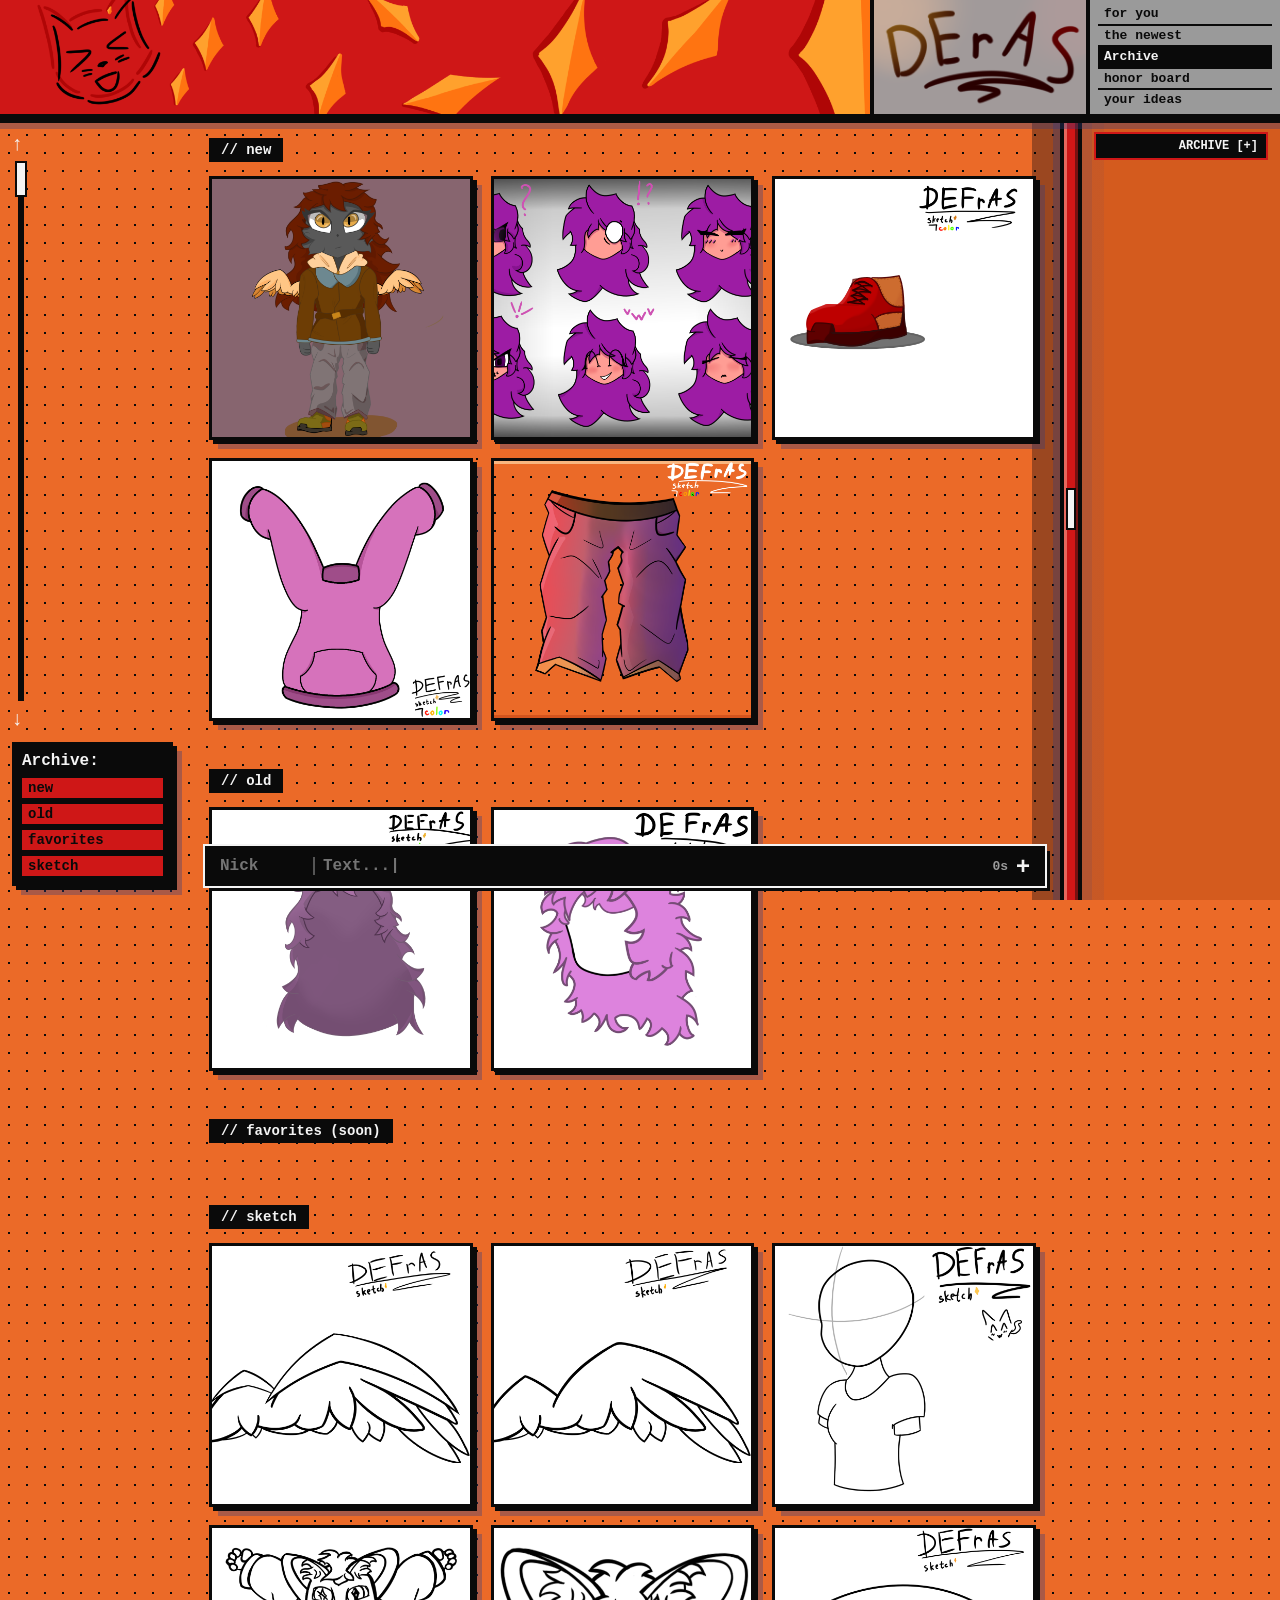
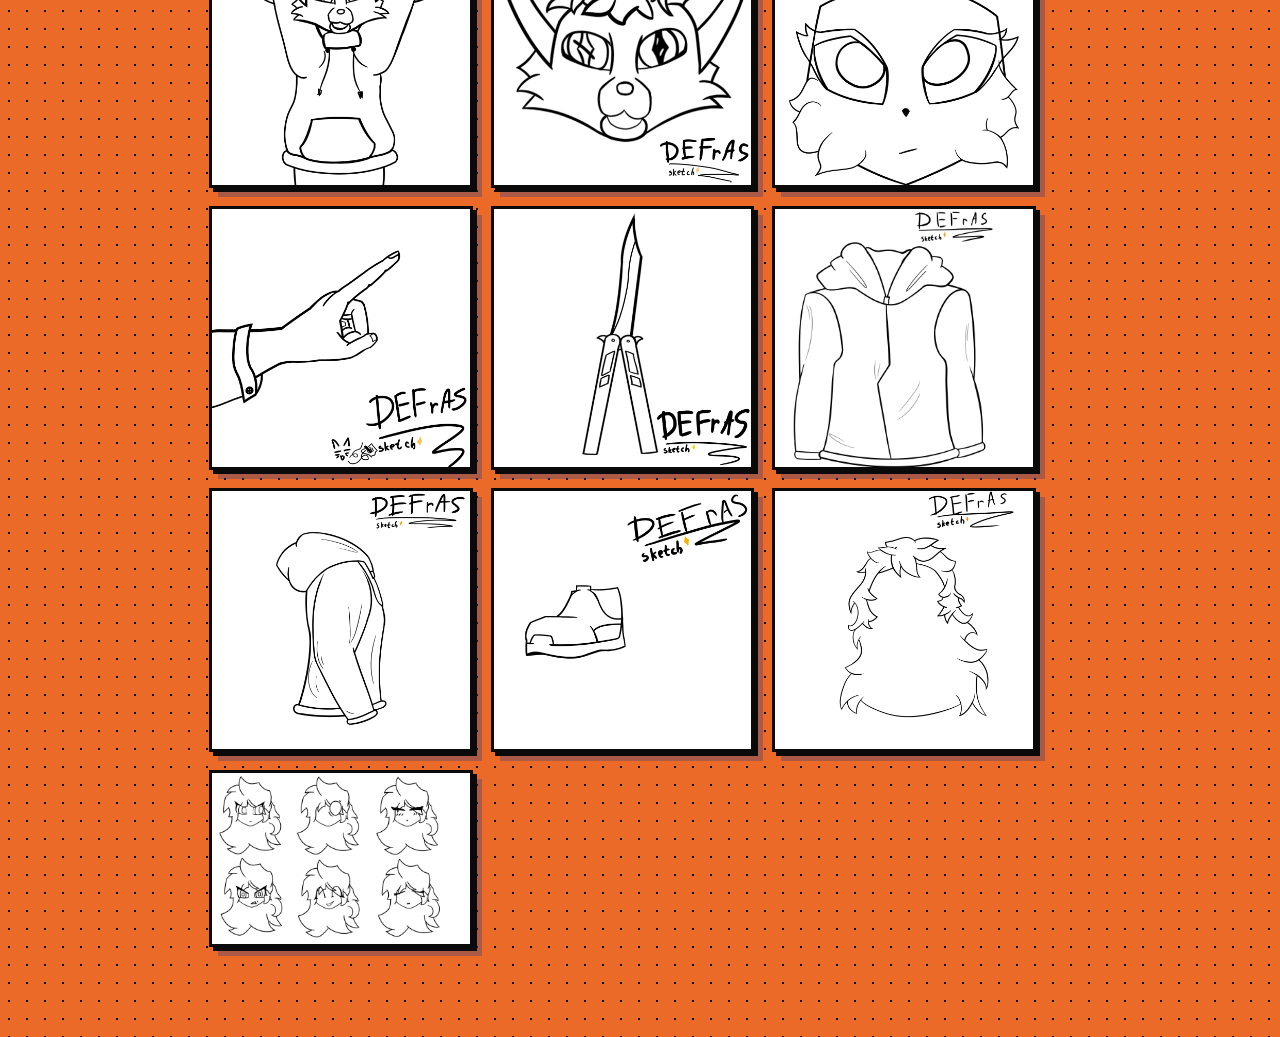
==== commit 61473191: "Update site art and assets 2026-11-22_20:42" ====
--- a/index.html
+++ b/index.html
@@ -105,6 +105,7 @@
       <section class="archive-section" id="old">
         <div class="section-tag">// old</div>
         <div class="art-grid">
+          <div class="art-card" onclick="openArt('Anime Hair Drawing', 'assets/arts/old-hair-color.png')"><img src="assets/arts/old-hair-color.png" alt="Anime Hair Drawing" loading="lazy" /></div>
           <div class="art-card" onclick="openArt('Head Line & Color', 'assets/arts/old-03.png')"><img src="assets/arts/old-03.png" alt="Head Line & Color" loading="lazy" /></div>
         </div>
       </section>
@@ -114,7 +115,8 @@
       <section class="archive-section" id="sketch">
         <div class="section-tag">// sketch</div>
         <div class="art-grid">
-          <div class="art-card" onclick="openArt('Stylized Wing Sketch', 'assets/arts/sketch-wing.png')"><img src="assets/arts/sketch-wing.png" alt="Stylized Wing Sketch" loading="lazy" /></div>
+          <div class="art-card" onclick="openArt('Wing Sketch Var. 01', 'assets/arts/sketch-wing-1.png')"><img src="assets/arts/sketch-wing-1.png" alt="Wing Sketch Var. 01" loading="lazy" /></div>
+          <div class="art-card" onclick="openArt('Wing Sketch Var. 02', 'assets/arts/sketch-wing-2.png')"><img src="assets/arts/sketch-wing-2.png" alt="Wing Sketch Var. 02" loading="lazy" /></div>
           <div class="art-card" onclick="openArt('Chibi Base Pose 3/4', 'assets/arts/sketch-01.png')"><img src="assets/arts/sketch-01.png" alt="Chibi Base Pose 3/4" loading="lazy" /></div>
           <div class="art-card" onclick="openArt('Furry Character Line Art', 'assets/arts/sketch-02.png')"><img src="assets/arts/sketch-02.png" alt="Furry Character Line Art" loading="lazy" /></div>
           <div class="art-card" onclick="openArt('Furry Fox Head Line', 'assets/arts/sketch-03.png')"><img src="assets/arts/sketch-03.png" alt="Furry Fox Head Line" loading="lazy" /></div>
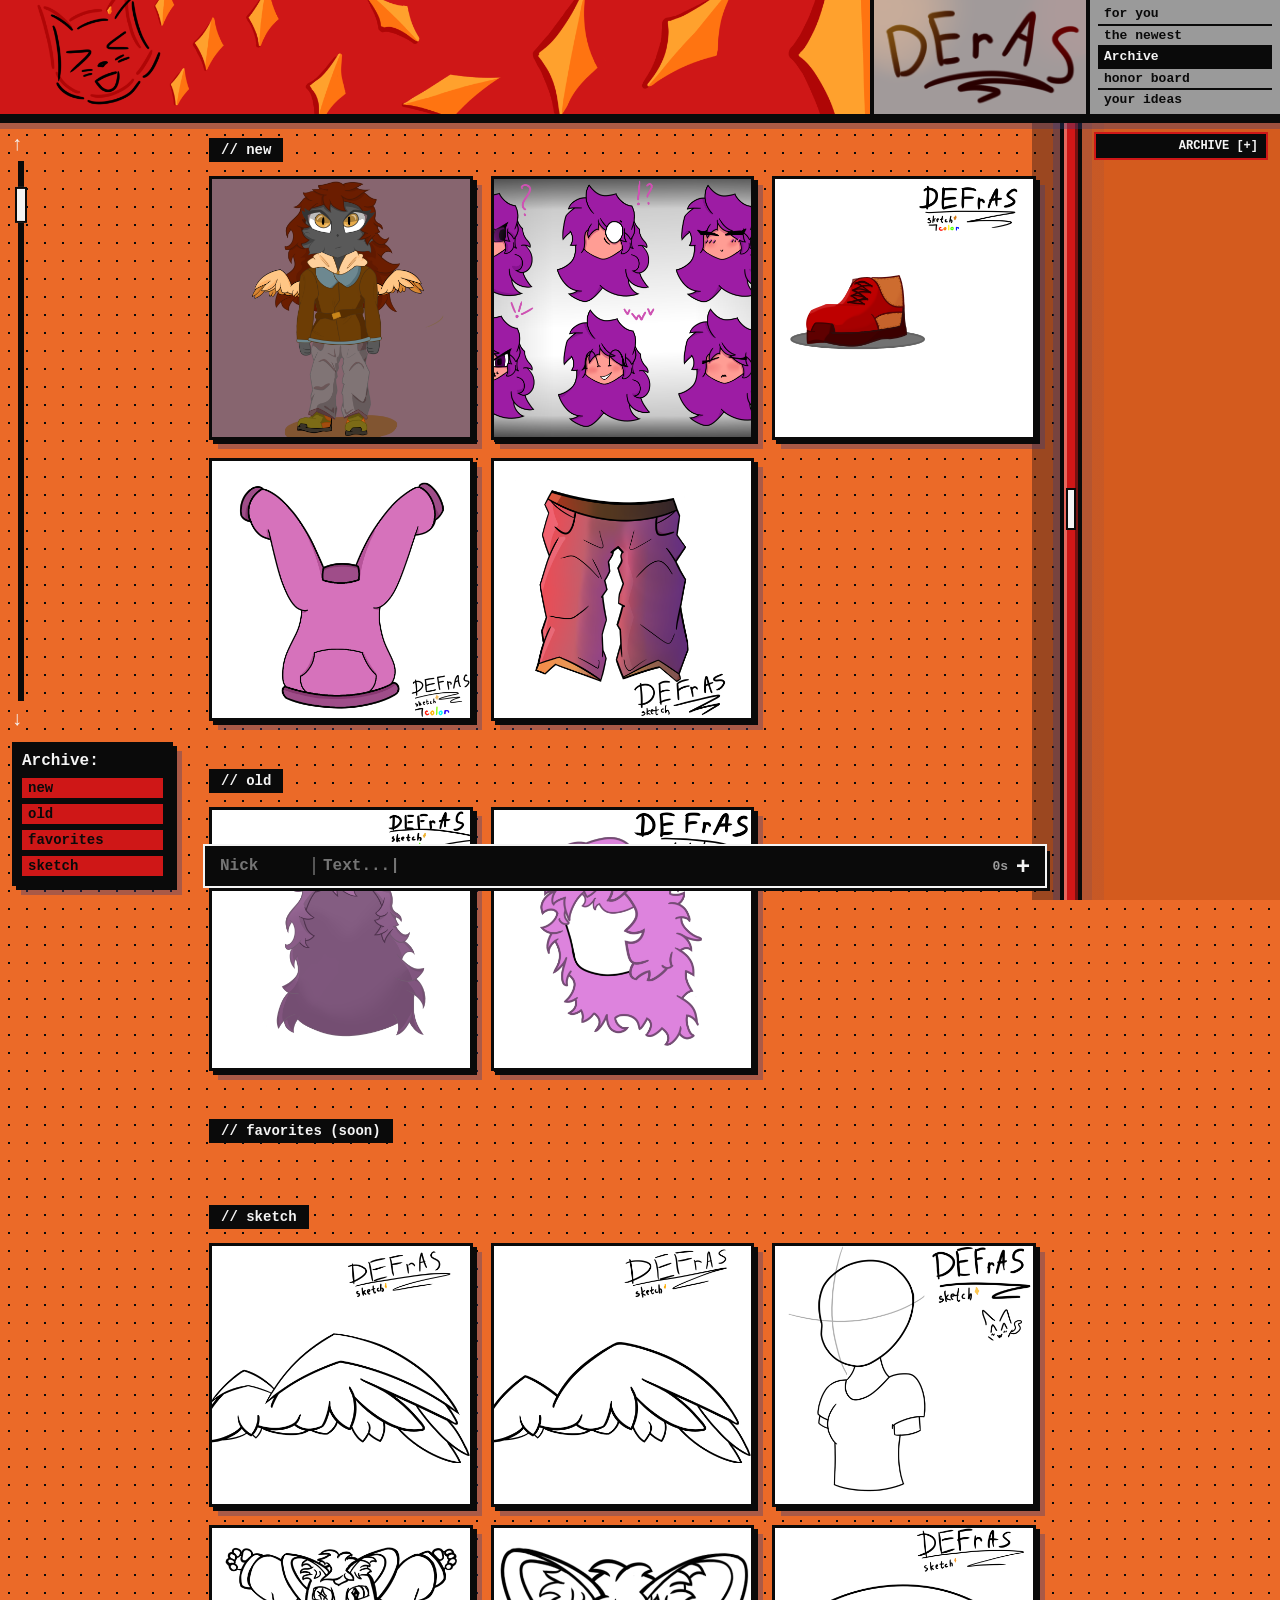
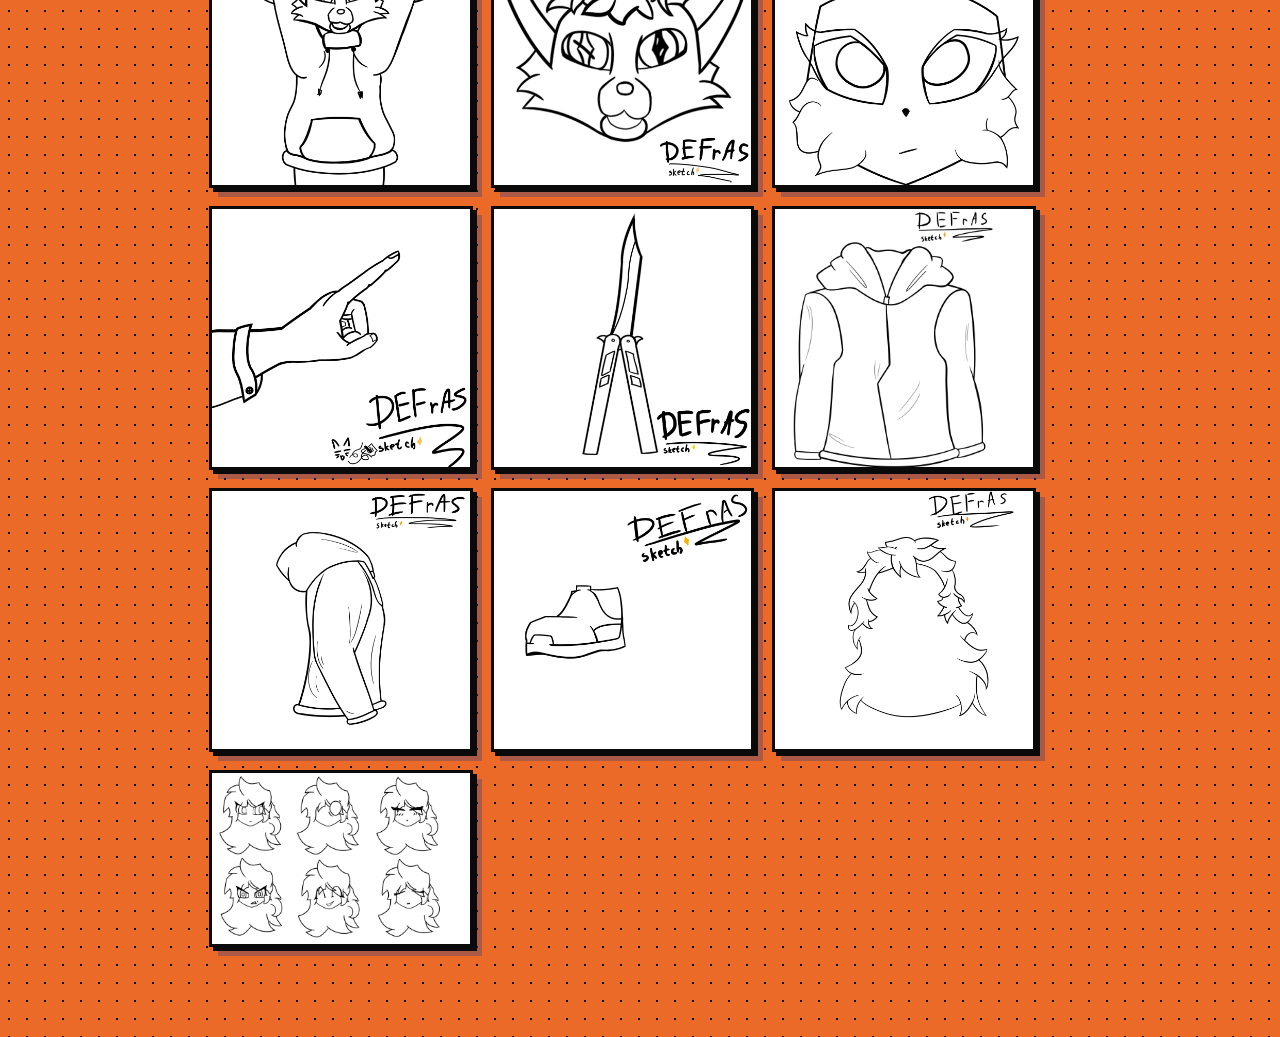
==== commit 6487c626: "Update site art and assets 2026-11-22_20:54" ====
--- a/index.html
+++ b/index.html
@@ -99,7 +99,7 @@
           <div class="art-card" onclick="openArt('Expression & Hair Sheet', 'assets/arts/new-02.png')"><img src="assets/arts/new-02.png" alt="Expression & Hair Sheet" loading="lazy" /></div>
           <div class="art-card" onclick="openArt('Stylized Boot Asset', 'assets/arts/new-03.png')"><img src="assets/arts/new-03.png" alt="Stylized Boot Asset" loading="lazy" /></div>
           <div class="art-card" onclick="openArt('Oversized Hoodie Asset', 'assets/arts/new-04.png')"><img src="assets/arts/new-04.png" alt="Oversized Hoodie Asset" loading="lazy" /></div>
-          <div class="art-card" onclick="openArt('Baggy Pants Color Asset', 'assets/arts/new-06.png')"><img src="assets/arts/new-06.png" alt="Baggy Pants Color Asset" loading="lazy" /></div>
+          <div class="art-card" onclick="openArt('Baggy Pants Color Asset', 'assets/arts/new-06.png?v=2')"><img src="assets/arts/new-06.png?v=2" alt="Baggy Pants Color Asset" loading="lazy" /></div>
         </div>
       </section>
       <section class="archive-section" id="old">
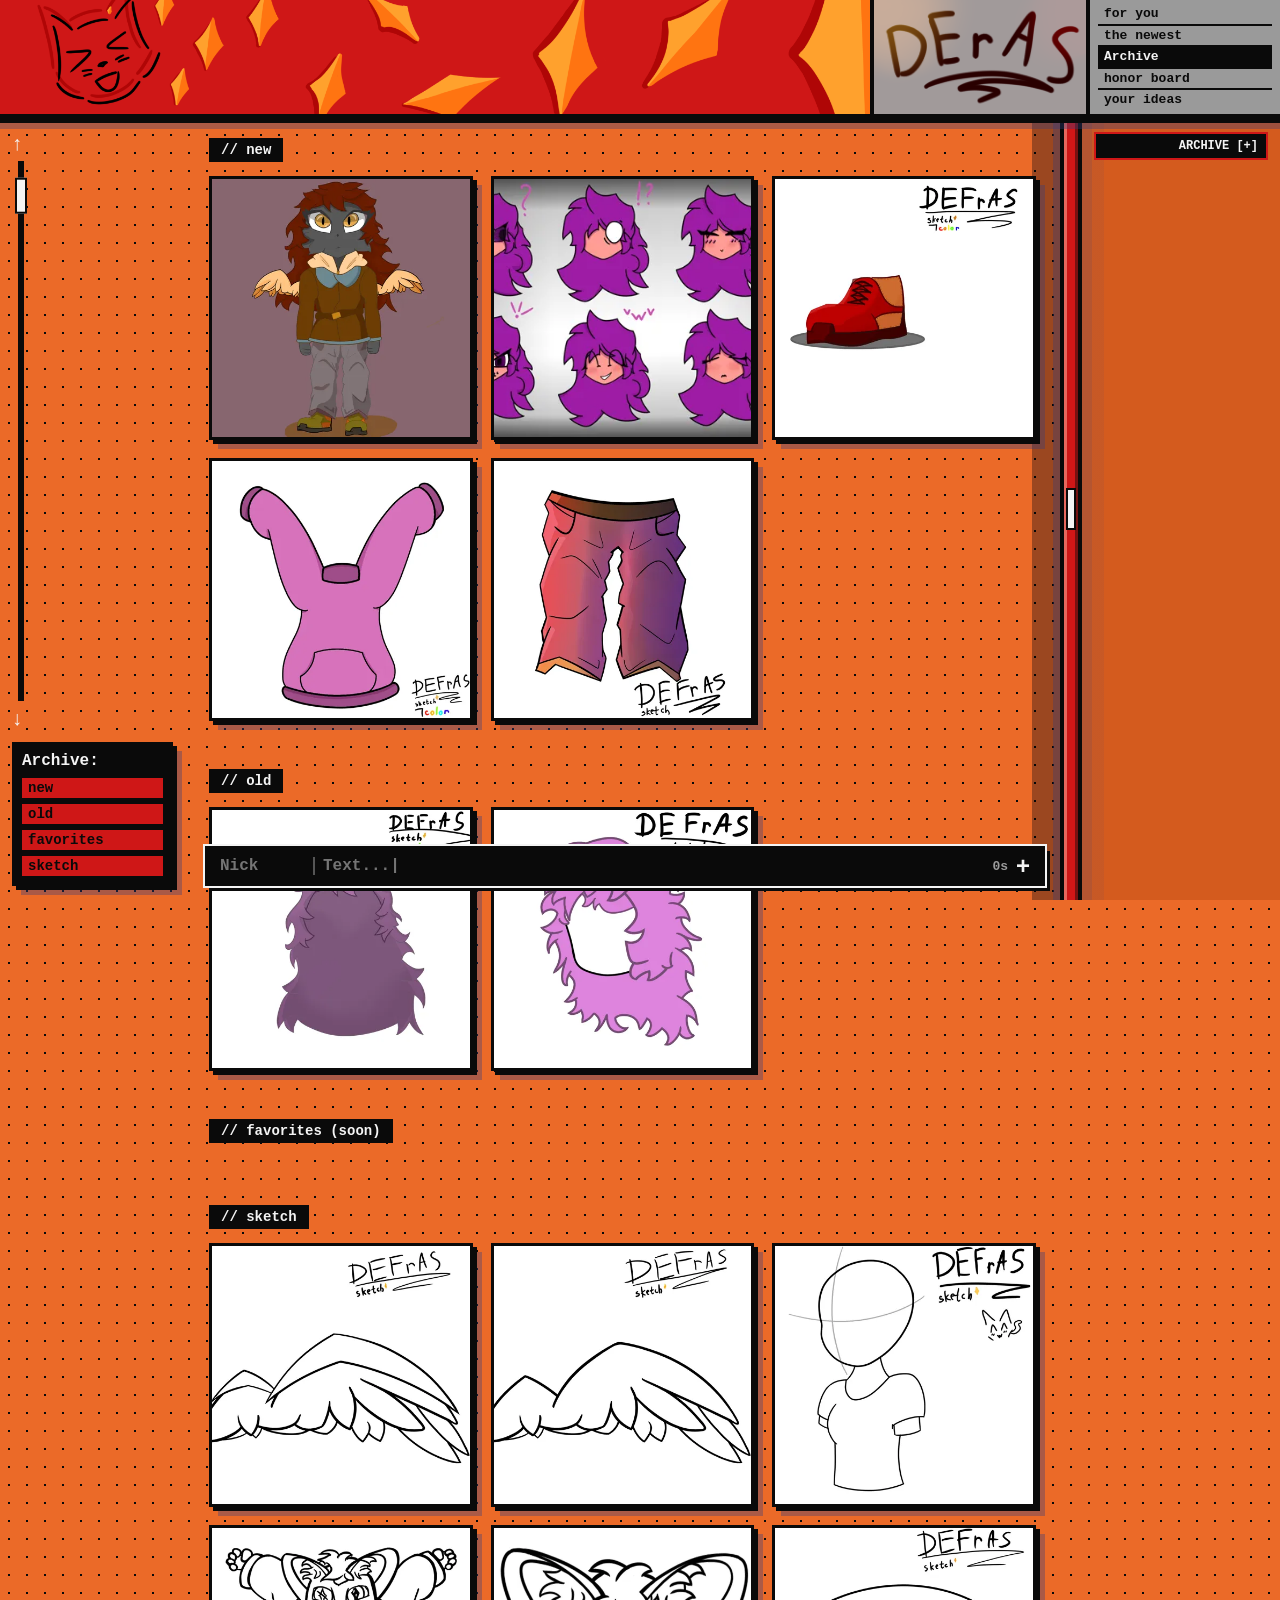
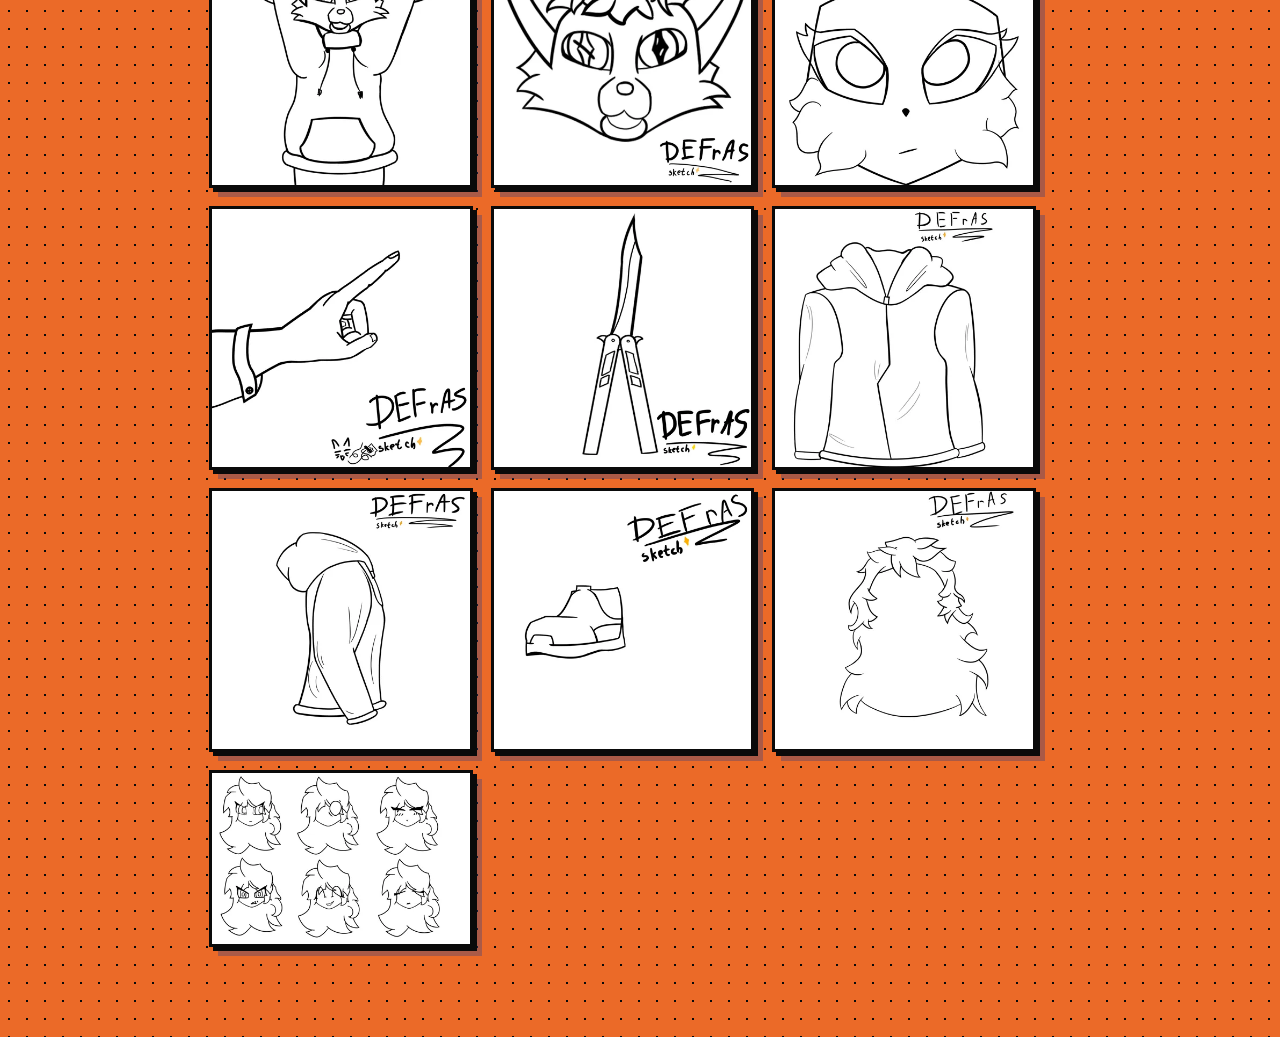
==== commit c3babd68: "Update site art and assets 2026-11-22_20:58" ====
--- a/index.html
+++ b/index.html
@@ -95,18 +95,18 @@
       <section class="archive-section" id="new">
         <div class="section-tag">// new</div>
         <div class="art-grid">
-          <div class="art-card" onclick="openArt('Character Art #01', 'assets/arts/new-01.png')"><img src="assets/arts/new-01.png" alt="Character Art #01" loading="lazy" /></div>
-          <div class="art-card" onclick="openArt('Expression & Hair Sheet', 'assets/arts/new-02.png')"><img src="assets/arts/new-02.png" alt="Expression & Hair Sheet" loading="lazy" /></div>
-          <div class="art-card" onclick="openArt('Stylized Boot Asset', 'assets/arts/new-03.png')"><img src="assets/arts/new-03.png" alt="Stylized Boot Asset" loading="lazy" /></div>
-          <div class="art-card" onclick="openArt('Oversized Hoodie Asset', 'assets/arts/new-04.png')"><img src="assets/arts/new-04.png" alt="Oversized Hoodie Asset" loading="lazy" /></div>
-          <div class="art-card" onclick="openArt('Baggy Pants Color Asset', 'assets/arts/new-06.png?v=2')"><img src="assets/arts/new-06.png?v=2" alt="Baggy Pants Color Asset" loading="lazy" /></div>
+          <div class="art-card" onclick="openArt('Character Art #01', 'assets/arts/new-01.png')"><img src="assets/thumbs/new-01.webp" alt="Character Art #01" loading="lazy" /></div>
+          <div class="art-card" onclick="openArt('Expression & Hair Sheet', 'assets/arts/new-02.png')"><img src="assets/thumbs/new-02.webp" alt="Expression & Hair Sheet" loading="lazy" /></div>
+          <div class="art-card" onclick="openArt('Stylized Boot Asset', 'assets/arts/new-03.png')"><img src="assets/thumbs/new-03.webp" alt="Stylized Boot Asset" loading="lazy" /></div>
+          <div class="art-card" onclick="openArt('Oversized Hoodie Asset', 'assets/arts/new-04.png')"><img src="assets/thumbs/new-04.webp" alt="Oversized Hoodie Asset" loading="lazy" /></div>
+          <div class="art-card" onclick="openArt('Baggy Pants Color Asset', 'assets/arts/new-06.png?v=2')"><img src="assets/thumbs/new-06.webp" alt="Baggy Pants Color Asset" loading="lazy" /></div>
         </div>
       </section>
       <section class="archive-section" id="old">
         <div class="section-tag">// old</div>
         <div class="art-grid">
-          <div class="art-card" onclick="openArt('Anime Hair Drawing', 'assets/arts/old-hair-color.png')"><img src="assets/arts/old-hair-color.png" alt="Anime Hair Drawing" loading="lazy" /></div>
-          <div class="art-card" onclick="openArt('Head Line & Color', 'assets/arts/old-03.png')"><img src="assets/arts/old-03.png" alt="Head Line & Color" loading="lazy" /></div>
+          <div class="art-card" onclick="openArt('Anime Hair Drawing', 'assets/arts/old-hair-color.png')"><img src="assets/thumbs/old-hair-color.webp" alt="Anime Hair Drawing" loading="lazy" /></div>
+          <div class="art-card" onclick="openArt('Head Line & Color', 'assets/arts/old-03.png')"><img src="assets/thumbs/old-03.webp" alt="Head Line & Color" loading="lazy" /></div>
         </div>
       </section>
       <section class="archive-section" id="favorites">
@@ -115,19 +115,19 @@
       <section class="archive-section" id="sketch">
         <div class="section-tag">// sketch</div>
         <div class="art-grid">
-          <div class="art-card" onclick="openArt('Wing Sketch Var. 01', 'assets/arts/sketch-wing-1.png')"><img src="assets/arts/sketch-wing-1.png" alt="Wing Sketch Var. 01" loading="lazy" /></div>
-          <div class="art-card" onclick="openArt('Wing Sketch Var. 02', 'assets/arts/sketch-wing-2.png')"><img src="assets/arts/sketch-wing-2.png" alt="Wing Sketch Var. 02" loading="lazy" /></div>
-          <div class="art-card" onclick="openArt('Chibi Base Pose 3/4', 'assets/arts/sketch-01.png')"><img src="assets/arts/sketch-01.png" alt="Chibi Base Pose 3/4" loading="lazy" /></div>
-          <div class="art-card" onclick="openArt('Furry Character Line Art', 'assets/arts/sketch-02.png')"><img src="assets/arts/sketch-02.png" alt="Furry Character Line Art" loading="lazy" /></div>
-          <div class="art-card" onclick="openArt('Furry Fox Head Line', 'assets/arts/sketch-03.png')"><img src="assets/arts/sketch-03.png" alt="Furry Fox Head Line" loading="lazy" /></div>
-          <div class="art-card" onclick="openArt('Head Sketch Line', 'assets/arts/sketch-04.png')"><img src="assets/arts/sketch-04.png" alt="Head Sketch Line" loading="lazy" /></div>
-          <div class="art-card" onclick="openArt('Pointing Hand Sketch', 'assets/arts/sketch-05.png')"><img src="assets/arts/sketch-05.png" alt="Pointing Hand Sketch" loading="lazy" /></div>
-          <div class="art-card" onclick="openArt('Butterfly Knife Line', 'assets/arts/sketch-06.png')"><img src="assets/arts/sketch-06.png" alt="Butterfly Knife Line" loading="lazy" /></div>
-          <div class="art-card" onclick="openArt('Jacket Sketch Line', 'assets/arts/sketch-07.png')"><img src="assets/arts/sketch-07.png" alt="Jacket Sketch Line" loading="lazy" /></div>
-          <div class="art-card" onclick="openArt('Jacket 90° Turnaround', 'assets/arts/sketch-08.png')"><img src="assets/arts/sketch-08.png" alt="Jacket 90° Turnaround" loading="lazy" /></div>
-          <div class="art-card" onclick="openArt('Boot Sketch Line', 'assets/arts/sketch-09.png')"><img src="assets/arts/sketch-09.png" alt="Boot Sketch Line" loading="lazy" /></div>
-          <div class="art-card" onclick="openArt('Hair Line Sheet', 'assets/arts/sketch-10.png')"><img src="assets/arts/sketch-10.png" alt="Hair Line Sheet" loading="lazy" /></div>
-          <div class="art-card" onclick="openArt('Expressions Line Sheet', 'assets/arts/sketch-11.png')"><img src="assets/arts/sketch-11.png" alt="Expressions Line Sheet" loading="lazy" /></div>
+          <div class="art-card" onclick="openArt('Wing Sketch Var. 01', 'assets/arts/sketch-wing-1.png')"><img src="assets/thumbs/sketch-wing-1.webp" alt="Wing Sketch Var. 01" loading="lazy" /></div>
+          <div class="art-card" onclick="openArt('Wing Sketch Var. 02', 'assets/arts/sketch-wing-2.png')"><img src="assets/thumbs/sketch-wing-2.webp" alt="Wing Sketch Var. 02" loading="lazy" /></div>
+          <div class="art-card" onclick="openArt('Chibi Base Pose 3/4', 'assets/arts/sketch-01.png')"><img src="assets/thumbs/sketch-01.webp" alt="Chibi Base Pose 3/4" loading="lazy" /></div>
+          <div class="art-card" onclick="openArt('Furry Character Line Art', 'assets/arts/sketch-02.png')"><img src="assets/thumbs/sketch-02.webp" alt="Furry Character Line Art" loading="lazy" /></div>
+          <div class="art-card" onclick="openArt('Furry Fox Head Line', 'assets/arts/sketch-03.png')"><img src="assets/thumbs/sketch-03.webp" alt="Furry Fox Head Line" loading="lazy" /></div>
+          <div class="art-card" onclick="openArt('Head Sketch Line', 'assets/arts/sketch-04.png')"><img src="assets/thumbs/sketch-04.webp" alt="Head Sketch Line" loading="lazy" /></div>
+          <div class="art-card" onclick="openArt('Pointing Hand Sketch', 'assets/arts/sketch-05.png')"><img src="assets/thumbs/sketch-05.webp" alt="Pointing Hand Sketch" loading="lazy" /></div>
+          <div class="art-card" onclick="openArt('Butterfly Knife Line', 'assets/arts/sketch-06.png')"><img src="assets/thumbs/sketch-06.webp" alt="Butterfly Knife Line" loading="lazy" /></div>
+          <div class="art-card" onclick="openArt('Jacket Sketch Line', 'assets/arts/sketch-07.png')"><img src="assets/thumbs/sketch-07.webp" alt="Jacket Sketch Line" loading="lazy" /></div>
+          <div class="art-card" onclick="openArt('Jacket 90° Turnaround', 'assets/arts/sketch-08.png')"><img src="assets/thumbs/sketch-08.webp" alt="Jacket 90° Turnaround" loading="lazy" /></div>
+          <div class="art-card" onclick="openArt('Boot Sketch Line', 'assets/arts/sketch-09.png')"><img src="assets/thumbs/sketch-09.webp" alt="Boot Sketch Line" loading="lazy" /></div>
+          <div class="art-card" onclick="openArt('Hair Line Sheet', 'assets/arts/sketch-10.png')"><img src="assets/thumbs/sketch-10.webp" alt="Hair Line Sheet" loading="lazy" /></div>
+          <div class="art-card" onclick="openArt('Expressions Line Sheet', 'assets/arts/sketch-11.png')"><img src="assets/thumbs/sketch-11.webp" alt="Expressions Line Sheet" loading="lazy" /></div>
         </div>
       </section>
     </div>
@@ -207,8 +207,17 @@
     function openArt(l, src) {
       const img = document.getElementById("lightboxImg");
       if (img) {
-        if (src) { img.src = src; img.style.display = "block"; }
-        else { img.style.display = "none"; }
+        if (src) {
+          const clean = src.split("?")[0];
+          const thumb = clean.replace("assets/arts/", "assets/thumbs/").replace(/\.png$/i, ".webp");
+          img.src = thumb;
+          img.style.display = "block";
+          const hiRes = new Image();
+          hiRes.onload = () => { img.src = src; };
+          hiRes.src = src;
+        } else {
+          img.style.display = "none";
+        }
       }
       const cap = document.getElementById("lightboxCaption");
       if (cap) cap.textContent = "DEFrAS Archive — " + l;
